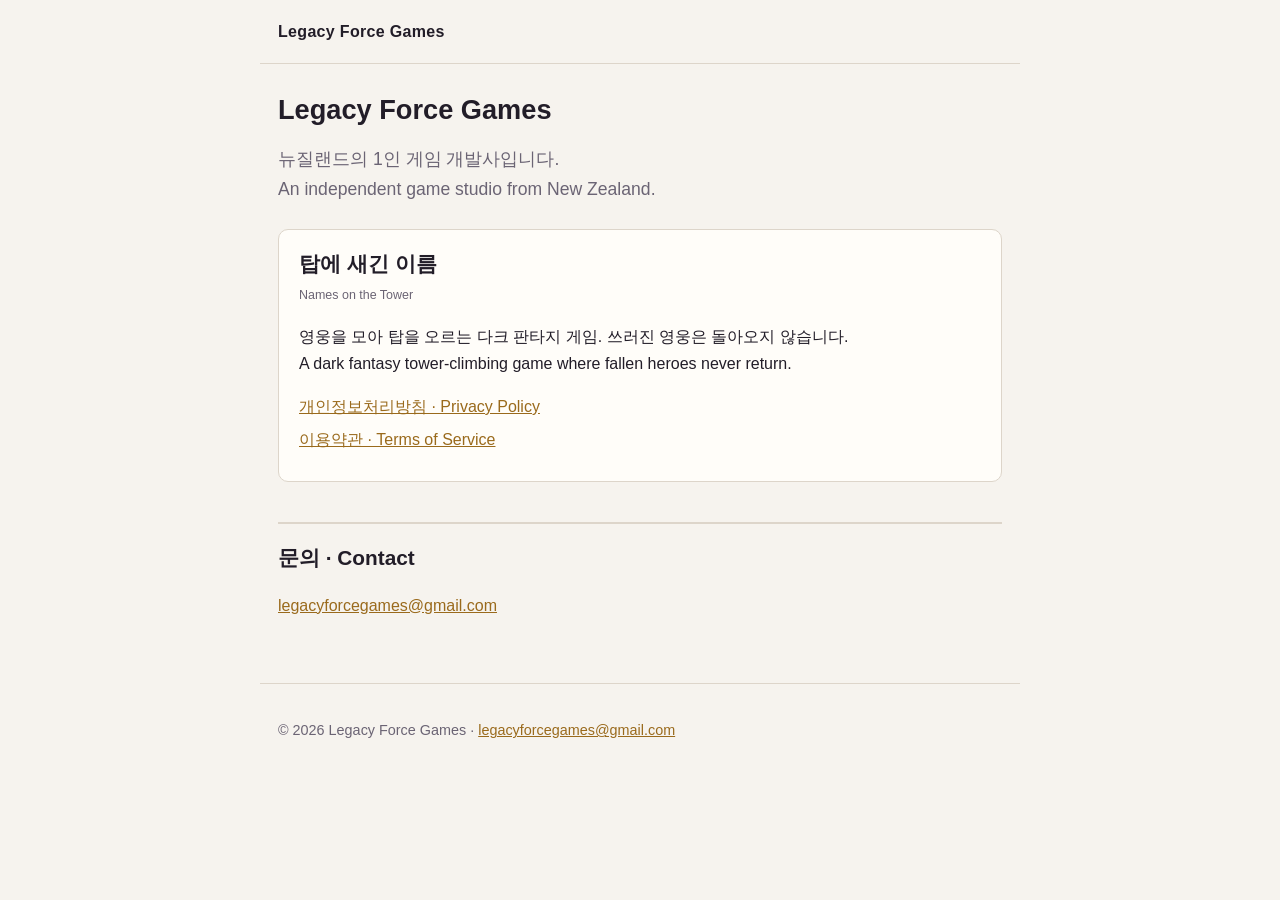
==== index.html @ eb44769e "Add site: privacy policy, terms of service, app-ads.txt" ====
<!doctype html>
<html lang="ko">
<head>
<meta charset="utf-8">
<meta name="viewport" content="width=device-width, initial-scale=1">
<title>Legacy Force Games</title>
<meta name="description" content="Legacy Force Games — independent game studio from New Zealand">
<link rel="stylesheet" href="/assets/site.css">
</head>
<body>
<header class="top"><a class="brand" href="/">Legacy Force Games</a></header>
<main>
<h1>Legacy Force Games</h1>
<p class="lead">뉴질랜드의 1인 게임 개발사입니다.<br>An independent game studio from New Zealand.</p>
<section class="game">
<h2>탑에 새긴 이름 <span>Names on the Tower</span></h2>
<p>영웅을 모아 탑을 오르는 다크 판타지 게임. 쓰러진 영웅은 돌아오지 않습니다.<br>A dark fantasy tower-climbing game where fallen heroes never return.</p>
<ul class="links">
<li><a href="/names-on-the-tower/privacy/">개인정보처리방침 · Privacy Policy</a></li>
<li><a href="/names-on-the-tower/terms/">이용약관 · Terms of Service</a></li>
</ul>
</section>
<section>
<h2>문의 · Contact</h2>
<p><a href="mailto:legacyforcegames@gmail.com">legacyforcegames@gmail.com</a></p>
</section>
</main>
<footer><p>© 2026 Legacy Force Games · <a href="mailto:legacyforcegames@gmail.com">legacyforcegames@gmail.com</a></p></footer>
</body>
</html>
---- assets/site.css ----
:root {
  --bg: #f6f3ee;
  --fg: #221d28;
  --dim: #6b6474;
  --line: #ddd5ca;
  --accent: #9a6a1c;
  --panel: #fffdf9;
}
@media (prefers-color-scheme: dark) {
  :root {
    --bg: #14111c;
    --fg: #ece6f2;
    --dim: #a59cb2;
    --line: #2e2838;
    --accent: #e0b25a;
    --panel: #1c1826;
    color-scheme: dark;
  }
}
* { box-sizing: border-box; }
body {
  margin: 0;
  background: var(--bg);
  color: var(--fg);
  font: 16px/1.7 -apple-system, BlinkMacSystemFont, "Segoe UI", "Apple SD Gothic Neo", "Noto Sans KR", "Malgun Gothic", sans-serif;
  word-break: keep-all;
  overflow-wrap: anywhere;
}
a { color: var(--accent); }
.top, main, footer {
  max-width: 760px;
  margin: 0 auto;
  padding-left: max(18px, env(safe-area-inset-left, 0px));
  padding-right: max(18px, env(safe-area-inset-right, 0px));
}
.top { padding-block: 18px; border-bottom: 1px solid var(--line); }
.brand { color: var(--fg); text-decoration: none; font-weight: 700; letter-spacing: 0.02em; }
main { padding-block: 28px 48px; }
h1 { font-size: 1.7rem; line-height: 1.3; margin: 0 0 16px; text-wrap: balance; }
h1 span, h2 span { display: block; font-size: 0.6em; color: var(--dim); font-weight: 500; margin-top: 4px; }
h2 { font-size: 1.3rem; margin: 40px 0 6px; padding-top: 16px; border-top: 2px solid var(--line); }
h3 { font-size: 1.05rem; margin: 28px 0 8px; }
.meta { color: var(--dim); font-size: 0.9rem; margin: 0 0 8px; }
.lead { font-size: 1.1rem; color: var(--dim); }
.lang { display: flex; gap: 10px; flex-wrap: wrap; margin: 8px 0 0; }
.lang a {
  padding: 6px 14px; border: 1px solid var(--line); border-radius: 999px;
  text-decoration: none; background: var(--panel); font-size: 0.95rem;
}
ol, ul { padding-left: 1.4em; }
li { margin: 6px 0; }
li > ul { margin-top: 4px; }
.table { overflow-x: auto; margin: 10px 0; }
table { border-collapse: collapse; width: 100%; min-width: 520px; font-size: 0.93rem; }
th, td { border: 1px solid var(--line); padding: 8px 10px; text-align: left; vertical-align: top; }
th { background: var(--panel); }
.game { background: var(--panel); border: 1px solid var(--line); border-radius: 10px; padding: 4px 20px 12px; margin-top: 24px; }
.game h2 { border-top: 0; margin-top: 12px; padding-top: 0; }
.links { list-style: none; padding: 0; }
footer { padding-block: 20px 32px; border-top: 1px solid var(--line); color: var(--dim); font-size: 0.9rem; }
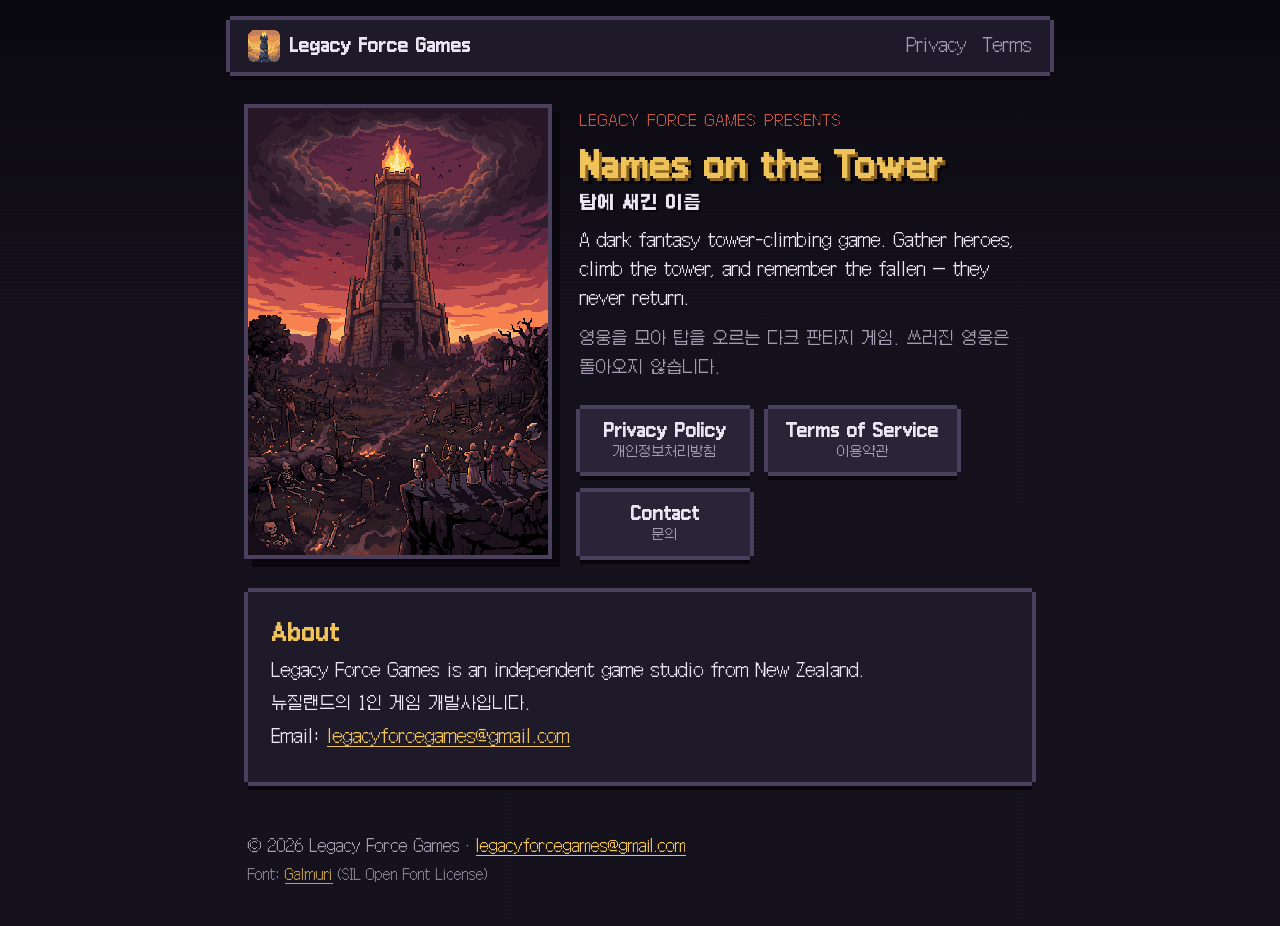
==== commit 5e18099a: "Pixel style, English first, home page with links" ====
--- a/index.html
+++ b/index.html
@@ -1,30 +1,39 @@
 <!doctype html>
-<html lang="ko">
+<html lang="en">
 <head>
 <meta charset="utf-8">
-<meta name="viewport" content="width=device-width, initial-scale=1">
+<meta name="viewport" content="width=device-width, initial-scale=1, viewport-fit=cover">
 <title>Legacy Force Games</title>
 <meta name="description" content="Legacy Force Games — independent game studio from New Zealand">
+<link rel="icon" href="/assets/icon.png">
 <link rel="stylesheet" href="/assets/site.css">
 </head>
-<body>
-<header class="top"><a class="brand" href="/">Legacy Force Games</a></header>
+<body class="home">
+<header class="top"><a class="brand" href="/"><img src="/assets/icon.png" alt="" width="32" height="32">Legacy Force Games</a>
+<nav><a href="/names-on-the-tower/privacy/">Privacy</a><a href="/names-on-the-tower/terms/">Terms</a></nav></header>
 <main>
-<h1>Legacy Force Games</h1>
-<p class="lead">뉴질랜드의 1인 게임 개발사입니다.<br>An independent game studio from New Zealand.</p>
-<section class="game">
-<h2>탑에 새긴 이름 <span>Names on the Tower</span></h2>
-<p>영웅을 모아 탑을 오르는 다크 판타지 게임. 쓰러진 영웅은 돌아오지 않습니다.<br>A dark fantasy tower-climbing game where fallen heroes never return.</p>
-<ul class="links">
-<li><a href="/names-on-the-tower/privacy/">개인정보처리방침 · Privacy Policy</a></li>
-<li><a href="/names-on-the-tower/terms/">이용약관 · Terms of Service</a></li>
-</ul>
+<section class="hero">
+<img class="art" src="/assets/tower.png" alt="Heroes standing before the tower" width="424" height="632">
+<div class="hero-text">
+<p class="kicker">Legacy Force Games presents</p>
+<h1>Names on the Tower<br><span>탑에 새긴 이름</span></h1>
+<p>A dark fantasy tower-climbing game. Gather heroes, climb the tower, and remember the fallen — they never return.</p>
+<p lang="ko">영웅을 모아 탑을 오르는 다크 판타지 게임. 쓰러진 영웅은 돌아오지 않습니다.</p>
+<div class="actions">
+<a class="btn big" href="/names-on-the-tower/privacy/">Privacy Policy<small>개인정보처리방침</small></a>
+<a class="btn big" href="/names-on-the-tower/terms/">Terms of Service<small>이용약관</small></a>
+<a class="btn big" href="mailto:legacyforcegames@gmail.com">Contact<small>문의</small></a>
+</div>
+</div>
 </section>
-<section>
-<h2>문의 · Contact</h2>
-<p><a href="mailto:legacyforcegames@gmail.com">legacyforcegames@gmail.com</a></p>
+<section class="panel about">
+<h2>About</h2>
+<p>Legacy Force Games is an independent game studio from New Zealand.</p>
+<p lang="ko">뉴질랜드의 1인 게임 개발사입니다.</p>
+<p>Email: <a href="mailto:legacyforcegames@gmail.com">legacyforcegames@gmail.com</a></p>
 </section>
 </main>
-<footer><p>© 2026 Legacy Force Games · <a href="mailto:legacyforcegames@gmail.com">legacyforcegames@gmail.com</a></p></footer>
+<footer><p>© 2026 Legacy Force Games · <a href="mailto:legacyforcegames@gmail.com">legacyforcegames@gmail.com</a></p>
+<p class="fine">Font: <a href="https://github.com/quiple/galmuri">Galmuri</a> (SIL Open Font License)</p></footer>
 </body>
 </html>
--- a/assets/site.css
+++ b/assets/site.css
@@ -1,60 +1,116 @@
+@font-face { font-family: "Galmuri11"; src: url("/assets/fonts/Galmuri11.woff2") format("woff2"); font-weight: 400; font-display: swap; }
+@font-face { font-family: "Galmuri11"; src: url("/assets/fonts/Galmuri11-Bold.woff2") format("woff2"); font-weight: 700; font-display: swap; }
+
+/* 게임과 같은 어두운 도트 팔레트 (한 가지 모습으로 고정) */
 :root {
-  --bg: #f6f3ee;
-  --fg: #221d28;
-  --dim: #6b6474;
-  --line: #ddd5ca;
-  --accent: #9a6a1c;
-  --panel: #fffdf9;
-}
-@media (prefers-color-scheme: dark) {
-  :root {
-    --bg: #14111c;
-    --fg: #ece6f2;
-    --dim: #a59cb2;
-    --line: #2e2838;
-    --accent: #e0b25a;
-    --panel: #1c1826;
-    color-scheme: dark;
-  }
+  color-scheme: dark;
+  --bg: #14111c;
+  --bg2: #0b0910;
+  --panel: #1f1a2a;
+  --panel-hi: #2b2438;
+  --edge: #4a3f5c;
+  --edge-dark: #08060c;
+  --fg: #ece6f2;
+  --dim: #a59cb2;
+  --gold: #f0c35a;
+  --gold-dark: #8a6420;
+  --red: #c85a4a;
 }
 * { box-sizing: border-box; }
+html { background: var(--bg2); }
 body {
   margin: 0;
-  background: var(--bg);
+  background:
+    linear-gradient(var(--bg2), transparent 320px),
+    repeating-linear-gradient(0deg, transparent 0 3px, rgba(255,255,255,0.012) 3px 4px),
+    var(--bg);
   color: var(--fg);
-  font: 16px/1.7 -apple-system, BlinkMacSystemFont, "Segoe UI", "Apple SD Gothic Neo", "Noto Sans KR", "Malgun Gothic", sans-serif;
+  font: 16px/1.8 "Galmuri11", "Apple SD Gothic Neo", "Noto Sans KR", monospace;
+  -webkit-font-smoothing: none;
+  font-smooth: never;
   word-break: keep-all;
   overflow-wrap: anywhere;
 }
-a { color: var(--accent); }
+img { image-rendering: pixelated; max-width: 100%; }
+a { color: var(--gold); text-underline-offset: 3px; }
+a:hover { color: #fff2c0; }
+
+/* 도트 테두리: 모서리를 깎은 계단 모양 */
+.panel, .btn, .top, .table table {
+  box-shadow:
+    0 -4px 0 0 var(--edge), 0 4px 0 0 var(--edge),
+    -4px 0 0 0 var(--edge), 4px 0 0 0 var(--edge),
+    0 8px 0 0 var(--edge-dark);
+}
+
 .top, main, footer {
-  max-width: 760px;
+  max-width: 820px;
   margin: 0 auto;
   padding-left: max(18px, env(safe-area-inset-left, 0px));
   padding-right: max(18px, env(safe-area-inset-right, 0px));
 }
-.top { padding-block: 18px; border-bottom: 1px solid var(--line); }
-.brand { color: var(--fg); text-decoration: none; font-weight: 700; letter-spacing: 0.02em; }
-main { padding-block: 28px 48px; }
-h1 { font-size: 1.7rem; line-height: 1.3; margin: 0 0 16px; text-wrap: balance; }
-h1 span, h2 span { display: block; font-size: 0.6em; color: var(--dim); font-weight: 500; margin-top: 4px; }
-h2 { font-size: 1.3rem; margin: 40px 0 6px; padding-top: 16px; border-top: 2px solid var(--line); }
-h3 { font-size: 1.05rem; margin: 28px 0 8px; }
-.meta { color: var(--dim); font-size: 0.9rem; margin: 0 0 8px; }
-.lead { font-size: 1.1rem; color: var(--dim); }
-.lang { display: flex; gap: 10px; flex-wrap: wrap; margin: 8px 0 0; }
-.lang a {
-  padding: 6px 14px; border: 1px solid var(--line); border-radius: 999px;
-  text-decoration: none; background: var(--panel); font-size: 0.95rem;
+.top {
+  margin-top: 20px;
+  padding-block: 10px;
+  display: flex; align-items: center; justify-content: space-between; gap: 12px; flex-wrap: wrap;
+  background: var(--panel);
+  width: calc(100% - 40px);
 }
-ol, ul { padding-left: 1.4em; }
+.brand { display: flex; align-items: center; gap: 10px; color: var(--fg); text-decoration: none; font-weight: 700; }
+.brand img { width: 32px; height: 32px; }
+.top nav { display: flex; gap: 16px; }
+.top nav a { color: var(--dim); text-decoration: none; }
+.top nav a:hover { color: var(--gold); }
+
+main { padding-block: 36px 40px; display: grid; gap: 36px; }
+main > * { min-width: 0; }
+
+h1 { font-size: 2rem; line-height: 1.3; margin: 0; color: var(--gold); text-shadow: 3px 3px 0 var(--gold-dark), 6px 6px 0 var(--edge-dark); text-wrap: balance; }
+h1 span { display: block; font-size: 0.55em; color: var(--fg); text-shadow: 2px 2px 0 var(--edge-dark); margin-top: 6px; }
+h2 { font-size: 1.3rem; margin: 0 0 6px; color: var(--gold); }
+h3 { font-size: 1.05rem; margin: 30px 0 8px; padding-left: 14px; border-left: 6px solid var(--gold-dark); }
+.meta { color: var(--dim); margin: 0 0 8px; }
+.kicker { color: var(--red); letter-spacing: 0.08em; text-transform: uppercase; font-size: 0.85rem; margin: 0 0 6px; }
+
+.panel { background: var(--panel); padding: 22px 24px 26px; }
+.panel > :first-child { margin-top: 0; }
+
+.btn {
+  display: inline-flex; flex-direction: column; align-items: center; justify-content: center;
+  padding: 8px 18px; background: var(--panel-hi); color: var(--fg);
+  text-decoration: none; font-weight: 700; line-height: 1.3;
+  transition: transform 80ms steps(2);
+}
+.btn small { font-weight: 400; color: var(--dim); font-size: 0.8rem; margin-top: 2px; }
+.btn:hover { background: #3a3050; color: var(--gold); transform: translateY(-2px); }
+.btn:active { transform: translateY(2px); box-shadow: 0 -4px 0 0 var(--edge), 0 4px 0 0 var(--edge), -4px 0 0 0 var(--edge), 4px 0 0 0 var(--edge); }
+.lang { display: flex; gap: 18px; flex-wrap: wrap; margin-top: -10px; }
+
+/* 첫 화면 */
+.hero { display: grid; grid-template-columns: minmax(0, 300px) minmax(0, 1fr); gap: 32px; align-items: center; }
+.hero .art { width: 100%; height: auto; box-shadow: 0 0 0 4px var(--edge), 8px 8px 0 4px var(--edge-dark); }
+.hero-text { display: grid; gap: 12px; min-width: 0; }
+.hero-text p { margin: 0; }
+.hero-text p[lang="ko"] { color: var(--dim); }
+.actions { display: flex; flex-wrap: wrap; gap: 20px 18px; margin-top: 14px; }
+.btn.big { min-width: 170px; padding: 12px 18px; }
+.about p { margin: 4px 0; }
+@media (max-width: 640px) {
+  .hero { grid-template-columns: 1fr; }
+  .hero .art { max-width: 280px; margin: 0 auto; }
+  .btn.big { flex: 1 1 100%; }
+  h1 { font-size: 1.6rem; }
+}
+
+ol, ul { padding-left: 1.5em; }
 li { margin: 6px 0; }
+li::marker { color: var(--gold); }
 li > ul { margin-top: 4px; }
-.table { overflow-x: auto; margin: 10px 0; }
-table { border-collapse: collapse; width: 100%; min-width: 520px; font-size: 0.93rem; }
-th, td { border: 1px solid var(--line); padding: 8px 10px; text-align: left; vertical-align: top; }
-th { background: var(--panel); }
-.game { background: var(--panel); border: 1px solid var(--line); border-radius: 10px; padding: 4px 20px 12px; margin-top: 24px; }
-.game h2 { border-top: 0; margin-top: 12px; padding-top: 0; }
-.links { list-style: none; padding: 0; }
-footer { padding-block: 20px 32px; border-top: 1px solid var(--line); color: var(--dim); font-size: 0.9rem; }
+.table { overflow-x: auto; margin: 14px 4px 18px; padding: 4px; }
+table { border-collapse: collapse; width: 100%; min-width: 600px; font-size: 0.92rem; background: var(--bg2); }
+th, td { overflow-wrap: normal; word-break: keep-all; border: 2px solid var(--edge); padding: 8px 10px; text-align: left; vertical-align: top; }
+th { background: var(--panel-hi); color: var(--gold); }
+
+footer { padding-block: 8px 36px; color: var(--dim); font-size: 0.88rem; }
+footer p { margin: 4px 0; }
+.fine { font-size: 0.8rem; opacity: 0.8; }
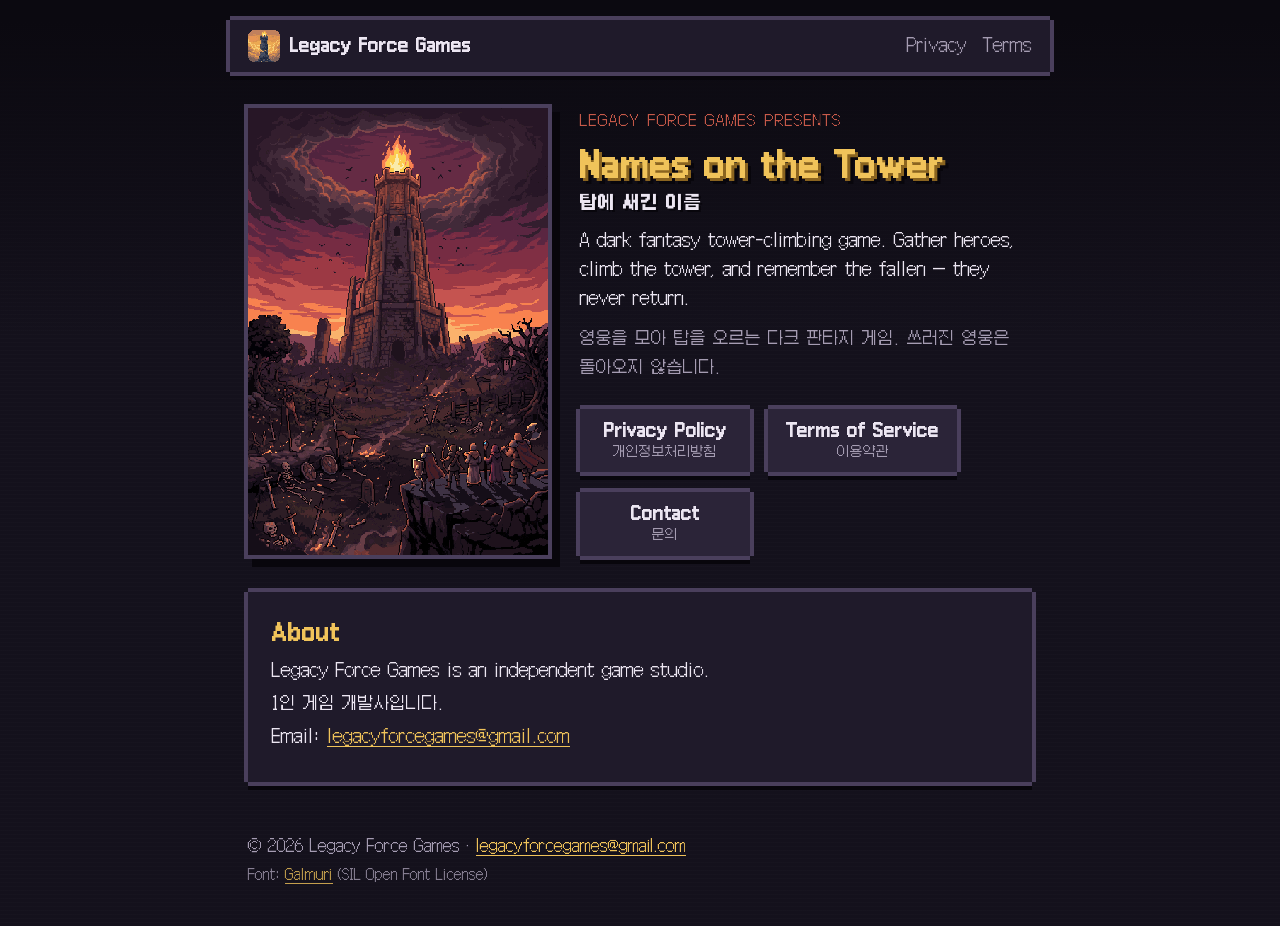
==== commit e2b11b75: "Revise About section for Legacy Force Games Updated the description of Legacy Force Games in the Abo" ====
--- a/index.html
+++ b/index.html
@@ -6,7 +6,7 @@
 <title>Legacy Force Games</title>
 <meta name="description" content="Legacy Force Games — independent game studio from New Zealand">
 <link rel="icon" href="/assets/icon.png">
-<link rel="stylesheet" href="/assets/site.css">
+<link rel="stylesheet" href="/assets/site.css?v=2">
 </head>
 <body class="home">
 <header class="top"><a class="brand" href="/"><img src="/assets/icon.png" alt="" width="32" height="32">Legacy Force Games</a>
@@ -28,8 +28,8 @@
 </section>
 <section class="panel about">
 <h2>About</h2>
-<p>Legacy Force Games is an independent game studio from New Zealand.</p>
-<p lang="ko">뉴질랜드의 1인 게임 개발사입니다.</p>
+<p>Legacy Force Games is an independent game studio.</p>
+<p lang="ko">1인 게임 개발사입니다.</p>
 <p>Email: <a href="mailto:legacyforcegames@gmail.com">legacyforcegames@gmail.com</a></p>
 </section>
 </main>
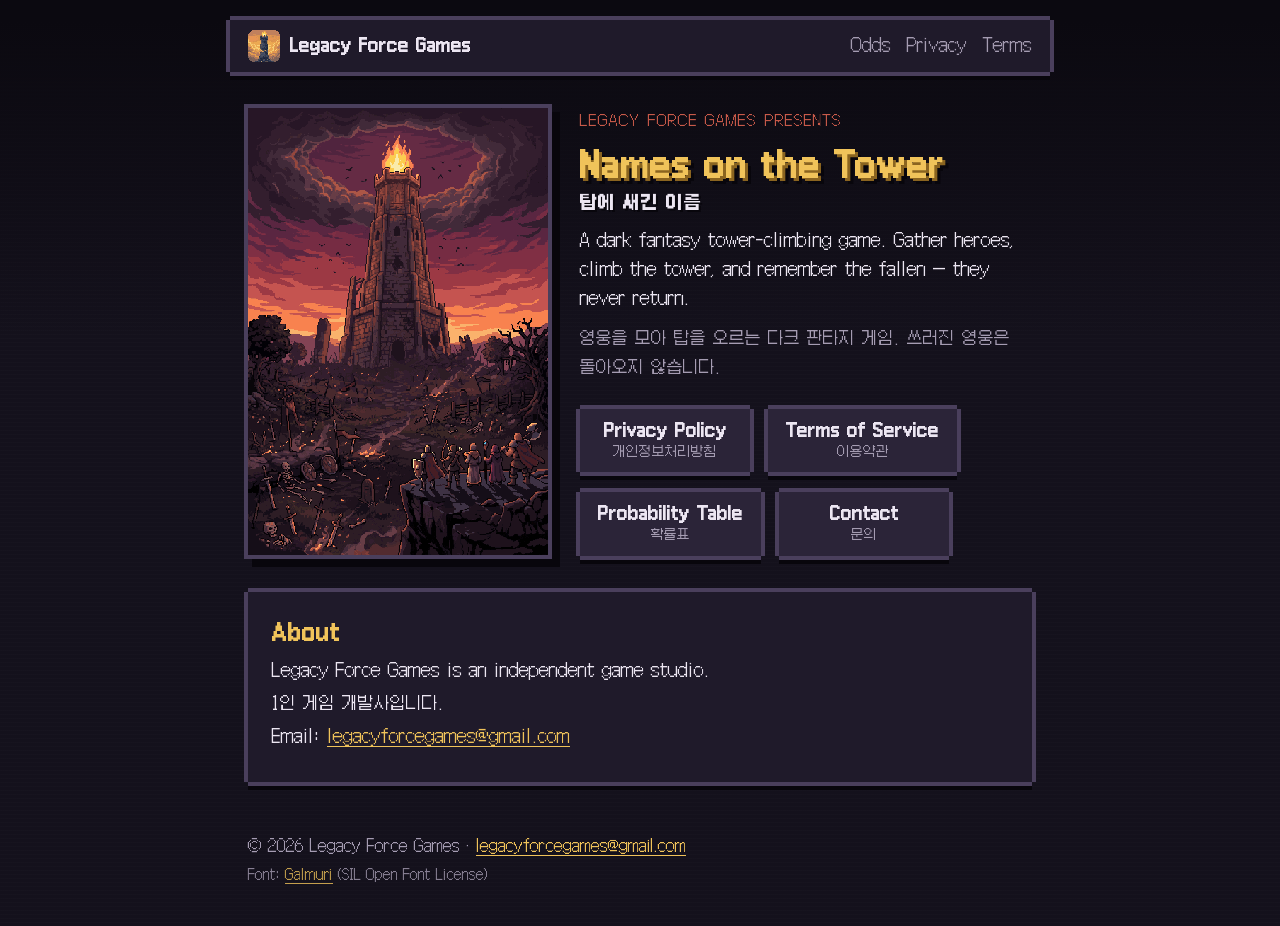
==== commit c92a1322: "Add probability table (recruit, forging, promotion)" ====
--- a/index.html
+++ b/index.html
@@ -4,13 +4,13 @@
 <meta charset="utf-8">
 <meta name="viewport" content="width=device-width, initial-scale=1, viewport-fit=cover">
 <title>Legacy Force Games</title>
-<meta name="description" content="Legacy Force Games — independent game studio from New Zealand">
+<meta name="description" content="Legacy Force Games — independent game studio">
 <link rel="icon" href="/assets/icon.png">
 <link rel="stylesheet" href="/assets/site.css?v=2">
 </head>
 <body class="home">
 <header class="top"><a class="brand" href="/"><img src="/assets/icon.png" alt="" width="32" height="32">Legacy Force Games</a>
-<nav><a href="/names-on-the-tower/privacy/">Privacy</a><a href="/names-on-the-tower/terms/">Terms</a></nav></header>
+<nav><a href="/names-on-the-tower/odds/">Odds</a><a href="/names-on-the-tower/privacy/">Privacy</a><a href="/names-on-the-tower/terms/">Terms</a></nav></header>
 <main>
 <section class="hero">
 <img class="art" src="/assets/tower.png" alt="Heroes standing before the tower" width="424" height="632">
@@ -22,6 +22,7 @@
 <div class="actions">
 <a class="btn big" href="/names-on-the-tower/privacy/">Privacy Policy<small>개인정보처리방침</small></a>
 <a class="btn big" href="/names-on-the-tower/terms/">Terms of Service<small>이용약관</small></a>
+<a class="btn big" href="/names-on-the-tower/odds/">Probability Table<small>확률표</small></a>
 <a class="btn big" href="mailto:legacyforcegames@gmail.com">Contact<small>문의</small></a>
 </div>
 </div>
